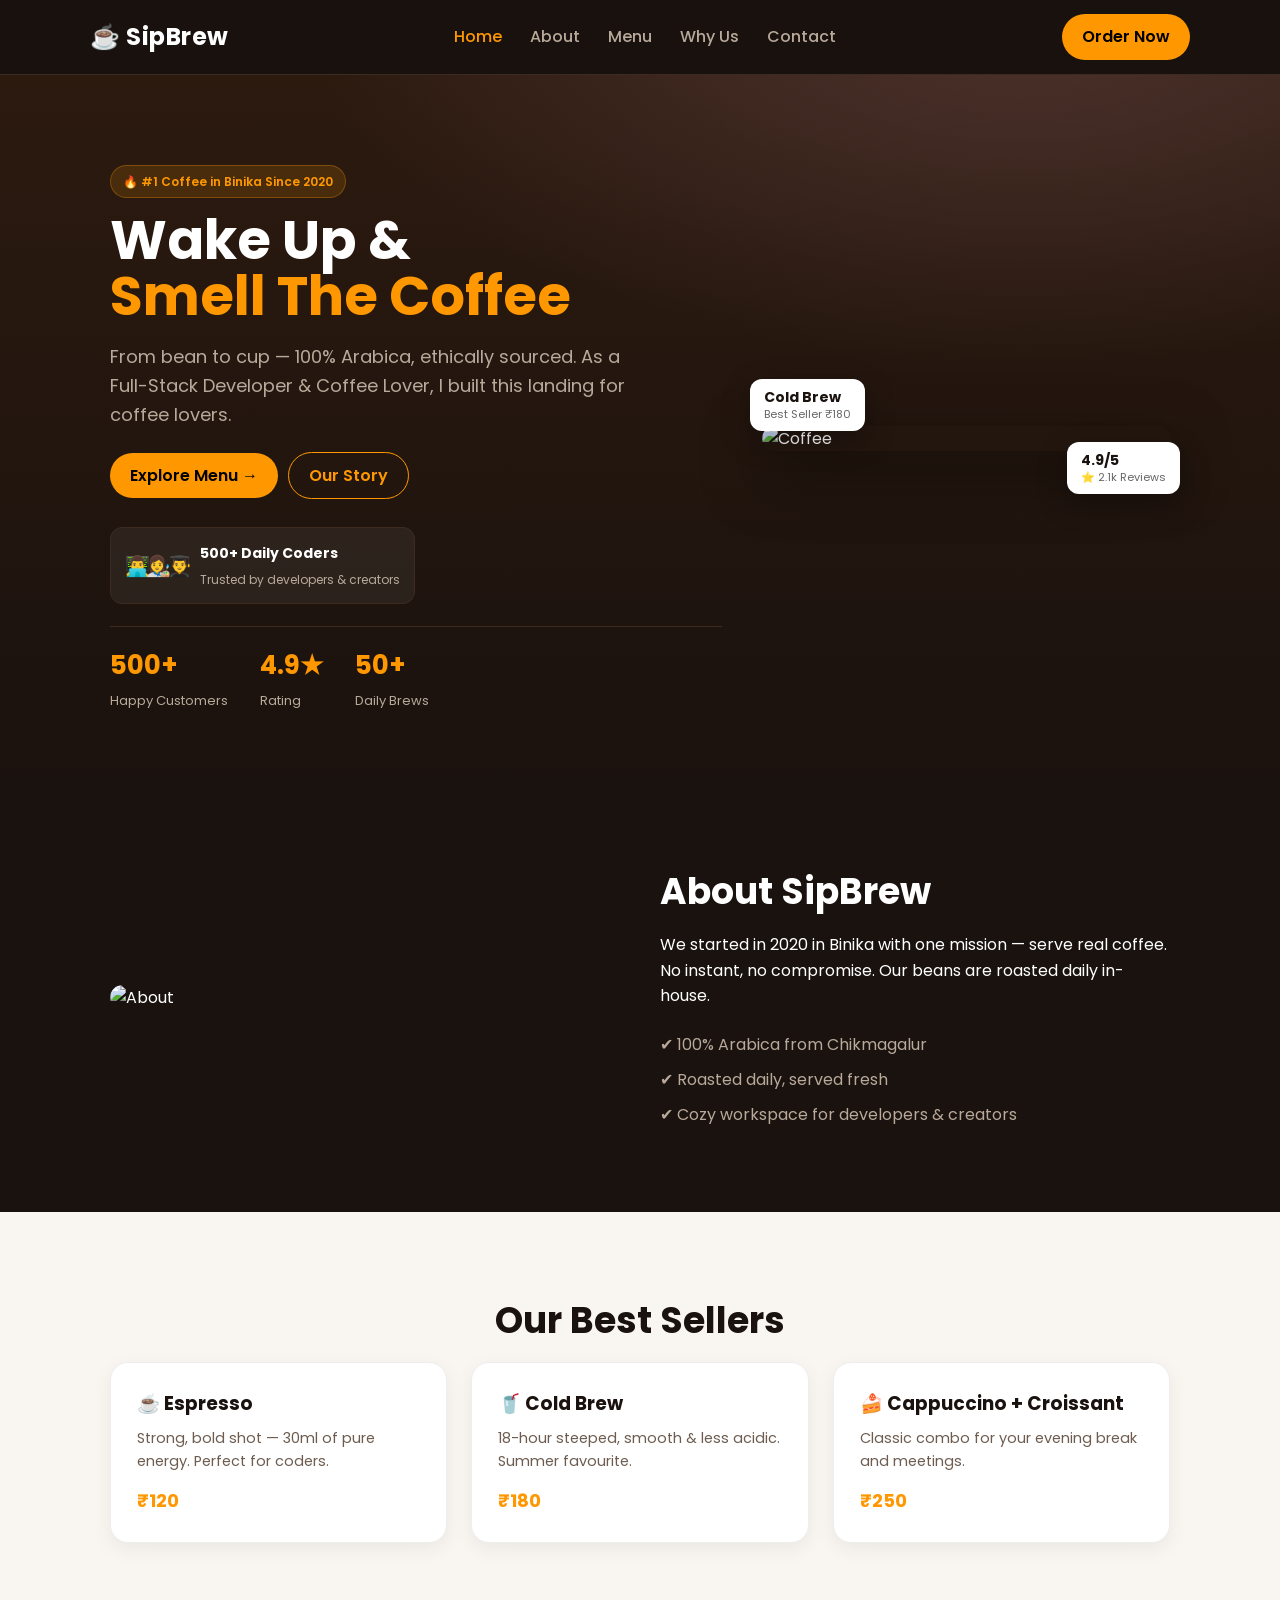
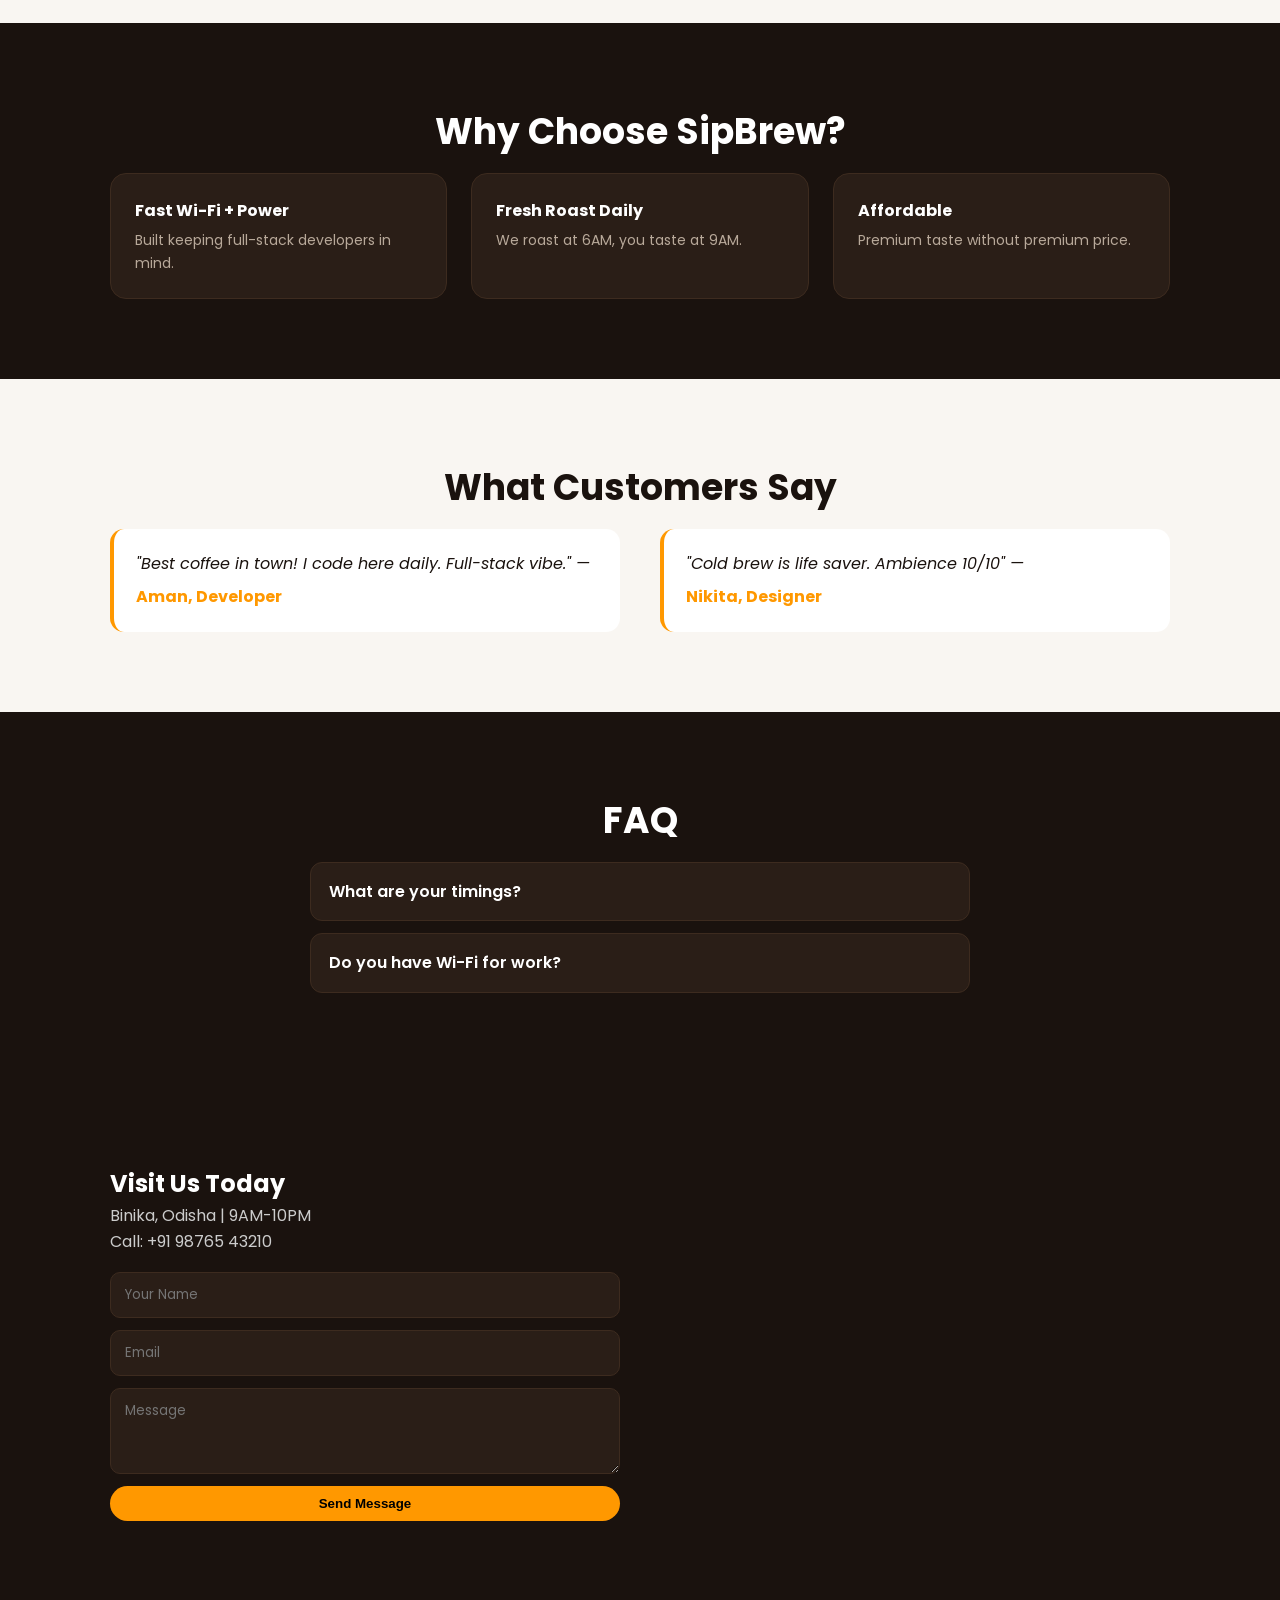
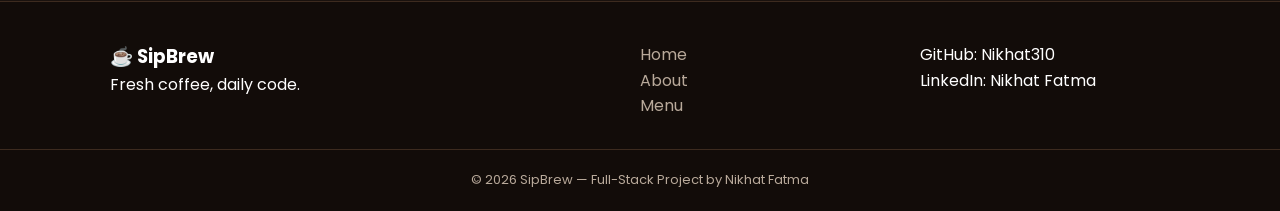
==== TASK-2/index.html @ 73bc5885 "Task1 Task2 Task3 done" ====
<!doctype html>
<html lang="en">
  <head>
    <meta charset="UTF-8" />
    <meta name="viewport" content="width=device-width, initial-scale=1.0" />
    <title>SipBrew | Sip Code Repeat</title>
    <link rel="stylesheet" href="style.css" />
    <link
      href="https://fonts.googleapis.com/css2?family=Poppins:wght@400;600;700&display=swap"
      rel="stylesheet"
    />
  </head>
  <body>
    <header id="navbar">
      <div class="container nav">
        <a href="#" class="logo">☕ SipBrew</a>
        <nav>
          <ul class="nav-links">
            <li><a href="#home">Home</a></li>
            <li><a href="#about">About</a></li>
            <li><a href="#services">Menu</a></li>
            <li><a href="#why">Why Us</a></li>
            <li><a href="#contact">Contact</a></li>
          </ul>
        </nav>
        <a href="#contact" class="btn">Order Now</a>
      </div>
    </header>

    <main>
      <!-- HERO - UPGRADED UI ONLY -->
      <section id="home" class="hero">
        <div class="container hero-grid">
          <div class="reveal">
            <span class="badge">🔥 #1 Coffee in Binika Since 2020</span>
            <h1>Wake Up &<br /><span>Smell The Coffee</span></h1>
            <p>
              From bean to cup — 100% Arabica, ethically sourced. As a
              Full-Stack Developer & Coffee Lover, I built this landing for
              coffee lovers.
            </p>
            <div class="hero-btns">
              <a href="#services" class="btn">Explore Menu →</a
              ><a href="#about" class="btn btn-outline">Our Story</a>
            </div>
            <div class="hero-trust">
              <div class="avatars">👨‍💻👩‍🎨👨‍🎓</div>
              <div>
                <b>500+ Daily Coders</b><br /><span
                  >Trusted by developers & creators</span
                >
              </div>
            </div>
            <div class="stats">
              <div>
                <h3>500+</h3>
                <span>Happy Customers</span>
              </div>
              <div>
                <h3>4.9★</h3>
                <span>Rating</span>
              </div>
              <div>
                <h3>50+</h3>
                <span>Daily Brews</span>
              </div>
            </div>
          </div>
          <div class="hero-img-wrap reveal">
            <img
              class="hero-main"
              src="https://images.unsplash.com/photo-1447933601403-0c6688de566e?w=500"
              alt="Coffee"
            />
            <div class="float-card card-1">
              <b>4.9/5</b><span>⭐ 2.1k Reviews</span>
            </div>
            <div class="float-card card-2">
              <b>Cold Brew</b><span>Best Seller ₹180</span>
            </div>
          </div>
        </div>
      </section>

      <!-- ABOUT - Mandatory - SAME -->
      <section id="about" class="section">
        <div class="container grid-2">
          <div class="reveal">
            <img
              src="https://images.unsplash.com/photo-1495474472287-4d71bcdd2085?w=500"
              alt="About"
              style="border-radius: 20px; width: 100%"
            />
          </div>
          <div class="reveal">
            <h2 class="section-title">About SipBrew</h2>
            <p>
              We started in 2020 in Binika with one mission — serve real coffee.
              No instant, no compromise. Our beans are roasted daily in-house.
            </p>
            <ul class="check-list">
              <li>✔ 100% Arabica from Chikmagalur</li>
              <li>✔ Roasted daily, served fresh</li>
              <li>✔ Cozy workspace for developers & creators</li>
            </ul>
          </div>
        </div>
      </section>

      <!-- SERVICES / MENU - SAME -->
      <section id="services" class="section bg-light">
        <div class="container">
          <h2 class="section-title center reveal">Our Best Sellers</h2>
          <div class="grid-3">
            <article class="card reveal">
              <h3>☕ Espresso</h3>
              <p>
                Strong, bold shot — 30ml of pure energy. Perfect for coders.
              </p>
              <span class="price">₹120</span>
            </article>
            <article class="card reveal">
              <h3>🥤 Cold Brew</h3>
              <p>18-hour steeped, smooth & less acidic. Summer favourite.</p>
              <span class="price">₹180</span>
            </article>
            <article class="card reveal">
              <h3>🍰 Cappuccino + Croissant</h3>
              <p>Classic combo for your evening break and meetings.</p>
              <span class="price">₹250</span>
            </article>
          </div>
        </div>
      </section>

      <!-- WHY CHOOSE US - SAME -->
      <section id="why" class="section">
        <div class="container">
          <h2 class="section-title center reveal">Why Choose SipBrew?</h2>
          <div class="grid-3">
            <div class="why-box reveal">
              <h4>Fast Wi-Fi + Power</h4>
              <p>Built keeping full-stack developers in mind.</p>
            </div>
            <div class="why-box reveal">
              <h4>Fresh Roast Daily</h4>
              <p>We roast at 6AM, you taste at 9AM.</p>
            </div>
            <div class="why-box reveal">
              <h4>Affordable</h4>
              <p>Premium taste without premium price.</p>
            </div>
          </div>
        </div>
      </section>

      <!-- TESTIMONIALS - SAME -->
      <section class="section bg-light">
        <div class="container">
          <h2 class="section-title center reveal">What Customers Say</h2>
          <div class="grid-2">
            <div class="testimonial reveal">
              "Best coffee in town! I code here daily. Full-stack vibe." —
              <b>Aman, Developer</b>
            </div>
            <div class="testimonial reveal">
              "Cold brew is life saver. Ambience 10/10" —
              <b>Nikita, Designer</b>
            </div>
          </div>
        </div>
      </section>

      <!-- FAQ - SAME -->
      <section class="section">
        <div class="container" style="max-width: 700px">
          <h2 class="section-title center reveal">FAQ</h2>
          <details class="faq reveal">
            <summary>What are your timings?</summary>
            <p>7AM to 10PM, all days.</p>
          </details>
          <details class="faq reveal">
            <summary>Do you have Wi-Fi for work?</summary>
            <p>Yes, 100Mbps free for customers.</p>
          </details>
        </div>
      </section>

      <!-- CONTACT CTA - SAME -->
      <section id="contact" class="section bg-dark">
        <div class="container grid-2">
          <div class="reveal">
            <h2 style="color: #fff">Visit Us Today</h2>
            <p style="color: #ccc">
              Binika, Odisha | 9AM-10PM<br />Call: +91 98765 43210
            </p>
            <form onsubmit="handleSubmit(event)" class="contact-form">
              <input type="text" placeholder="Your Name" required /><input
                type="email"
                placeholder="Email"
                required
              /><textarea placeholder="Message" rows="3" required></textarea
              ><button class="btn" type="submit">Send Message</button>
            </form>
          </div>
          <div class="reveal">
            <iframe
              src="https://maps.google.com/maps?q=Binika%20Odisha&t=&z=13&ie=UTF8&iwloc=&output=embed"
              style="width: 100%; height: 300px; border: 0; border-radius: 16px"
            ></iframe>
          </div>
        </div>
      </section>
    </main>

    <footer>
      <div class="container footer-grid">
        <div>
          <h3>☕ SipBrew</h3>
          <p>Fresh coffee, daily code.</p>
        </div>
        <div>
          <a href="#home">Home</a><br /><a href="#about">About</a><br /><a
            href="#services"
            >Menu</a
          >
        </div>
        <div>GitHub: Nikhat310<br />LinkedIn: Nikhat Fatma</div>
      </div>
      <p class="copy">© 2026 SipBrew — Full-Stack Project by Nikhat Fatma</p>
    </footer>
    <script src="script.js"></script>
  </body>
</html>
---- TASK-2/style.css ----
/* ===== RESET & VARIABLES ===== */
* {
  margin: 0;
  padding: 0;
  box-sizing: border-box;
}
:root {
  --bg: #1a120e;
  --card: #2a1e17;
  --text: #fff;
  --muted: #b8a99a;
  --accent: #ff9800;
  --accent2: #ffb74d;
  --border: #3d2b1f;
}
body {
  font-family: "Poppins", sans-serif;
  background: var(--bg);
  color: var(--text);
  line-height: 1.6;
  overflow-x: hidden;
}
.container {
  max-width: 1100px;
  margin: 0 auto;
  padding: 0 20px;
}
a {
  color: inherit;
  text-decoration: none;
}
ul {
  list-style: none;
}
img {
  display: block;
  max-width: 100%;
}

/* ===== NAVBAR ===== */
#navbar {
  position: sticky;
  top: 0;
  z-index: 1000;
  background: rgba(26, 18, 14, 0.92);
  backdrop-filter: blur(12px);
  border-bottom: 1px solid var(--border);
  transition: 0.3s ease;
}
#navbar.scrolled {
  box-shadow: 0 8px 30px rgba(0, 0, 0, 0.45);
  background: rgba(26, 18, 14, 0.98);
}
.nav {
  display: flex;
  align-items: center;
  justify-content: space-between;
  padding: 14px 0;
}
.logo {
  font-weight: 700;
  font-size: 24px;
  letter-spacing: 0.5px;
}
.nav-links {
  display: flex;
  gap: 28px;
}
.nav-links a {
  color: var(--muted);
  font-weight: 500;
  transition: 0.2s;
}
.nav-links a:hover,
.nav-links a.active {
  color: var(--accent);
}
.btn {
  background: var(--accent);
  color: #000;
  padding: 10px 20px;
  border-radius: 30px;
  font-weight: 600;
  display: inline-block;
  transition: 0.3s;
  border: none;
  cursor: pointer;
}
.btn:hover {
  transform: translateY(-2px);
  background: var(--accent2);
  box-shadow: 0 6px 20px rgba(255, 152, 0, 0.4);
}
.btn-outline {
  background: transparent;
  border: 1px solid var(--accent);
  color: var(--accent);
  margin-left: 10px;
}
.btn-outline:hover {
  background: var(--accent);
  color: #000;
}

/* ===== HERO - UPGRADED ===== */
.hero {
  padding: 90px 0 70px;
  background:
    radial-gradient(1200px 600px at 80% -10%, #4e342e 0%, transparent 60%),
    linear-gradient(180deg, #2c1a0f 0%, var(--bg) 100%);
}
.hero-grid {
  display: grid;
  grid-template-columns: 1.2fr 0.8fr;
  gap: 40px;
  align-items: center;
}
.hero h1 {
  font-size: 54px;
  line-height: 1.05;
  font-weight: 700;
}
.hero h1 span {
  color: var(--accent);
}
.hero p {
  color: var(--muted);
  margin: 18px 0 22px;
  font-size: 18px;
  max-width: 520px;
}
.hero-btns {
  margin: 10px 0 28px;
}
.badge {
  display: inline-block;
  background: rgba(255, 152, 0, 0.15);
  border: 1px solid rgba(255, 152, 0, 0.3);
  color: var(--accent);
  padding: 6px 12px;
  border-radius: 30px;
  font-size: 12px;
  font-weight: 600;
  margin-bottom: 14px;
}
.hero-trust {
  display: flex;
  align-items: center;
  gap: 12px;
  margin-top: 22px;
  background: rgba(255, 255, 255, 0.06);
  border: 1px solid var(--border);
  padding: 12px 14px;
  border-radius: 12px;
  width: fit-content;
}
.hero-trust b {
  font-size: 14px;
}
.hero-trust span {
  font-size: 12px;
  color: var(--muted);
}
.avatars {
  font-size: 20px;
  letter-spacing: -4px;
}
.hero-img-wrap {
  position: relative;
}
.hero-main {
  width: 100%;
  border-radius: 24px;
  box-shadow: 0 20px 60px rgba(0, 0, 0, 0.5);
}
.float-card {
  position: absolute;
  background: #fff;
  color: #1a120e;
  padding: 10px 14px;
  border-radius: 12px;
  box-shadow: 0 10px 30px rgba(0, 0, 0, 0.3);
  font-size: 13px;
  line-height: 1.2;
}
.float-card b {
  display: block;
  font-size: 14px;
}
.float-card span {
  font-size: 11px;
  color: #666;
}
.card-1 {
  top: 16px;
  right: -10px;
  animation: float 3s ease-in-out infinite;
}
.card-2 {
  bottom: 20px;
  left: -12px;
  animation: float 3s ease-in-out infinite 1.5s;
}
@keyframes float {
  0%,
  100% {
    transform: translateY(0);
  }
  50% {
    transform: translateY(-8px);
  }
}
.stats {
  display: flex;
  gap: 32px;
  margin-top: 22px;
  border-top: 1px solid var(--border);
  padding-top: 18px;
}
.stats h3 {
  font-size: 26px;
  color: var(--accent);
}
.stats span {
  color: var(--muted);
  font-size: 13px;
}

/* ===== SECTIONS COMMON ===== */
.section {
  padding: 80px 0;
}
.section-title {
  font-size: 36px;
  margin-bottom: 12px;
}
.section-title.center {
  text-align: center;
}
.bg-light {
  background: #f9f6f2;
  color: #1a120e;
}
.bg-light .section-title {
  color: #1a120e;
}
.bg-dark {
  background: var(--bg);
}
.grid-2 {
  display: grid;
  grid-template-columns: 1fr 1fr;
  gap: 40px;
  align-items: center;
}
.grid-3 {
  display: grid;
  grid-template-columns: repeat(3, 1fr);
  gap: 24px;
}

/* ===== ABOUT ===== */
.check-list {
  margin-top: 18px;
  line-height: 2.2;
}
.check-list li {
  color: var(--muted);
}

/* ===== SERVICES CARDS ===== */
.card {
  background: var(--card);
  padding: 26px;
  border-radius: 18px;
  border: 1px solid var(--border);
  transition: 0.3s;
}
.bg-light .card {
  background: #fff;
  color: #1a120e;
  border-color: #eee;
  box-shadow: 0 6px 20px rgba(0, 0, 0, 0.06);
}
.card:hover {
  transform: translateY(-6px);
  border-color: var(--accent);
  box-shadow: 0 12px 30px rgba(0, 0, 0, 0.3);
}
.card h3 {
  margin-bottom: 8px;
}
.card p {
  color: var(--muted);
  font-size: 14.5px;
}
.bg-light .card p {
  color: #6d5c4f;
}
.price {
  font-weight: 700;
  color: var(--accent);
  margin-top: 14px;
  display: block;
  font-size: 18px;
}

/* ===== WHY US ===== */
.why-box {
  background: var(--card);
  padding: 24px;
  border-radius: 16px;
  border: 1px solid var(--border);
  transition: 0.3s;
}
.why-box:hover {
  border-color: var(--accent);
}
.why-box h4 {
  margin-bottom: 6px;
}
.why-box p {
  color: var(--muted);
  font-size: 14px;
}

/* ===== TESTIMONIALS ===== */
.testimonial {
  background: var(--card);
  padding: 22px;
  border-radius: 14px;
  border-left: 4px solid var(--accent);
  font-style: italic;
}
.bg-light .testimonial {
  background: #fff;
}
.testimonial b {
  font-style: normal;
  display: block;
  margin-top: 8px;
  color: var(--accent);
}

/* ===== FAQ ===== */
.faq {
  background: var(--card);
  padding: 16px 18px;
  border-radius: 12px;
  margin-bottom: 12px;
  border: 1px solid var(--border);
}
.faq summary {
  cursor: pointer;
  font-weight: 600;
  list-style: none;
}
.faq summary::-webkit-details-marker {
  display: none;
}
.faq p {
  margin-top: 10px;
  color: var(--muted);
}

/* ===== CONTACT ===== */
.contact-form {
  display: flex;
  flex-direction: column;
  gap: 12px;
  margin-top: 18px;
}
.contact-form input,
.contact-form textarea {
  padding: 12px 14px;
  border-radius: 10px;
  border: 1px solid var(--border);
  background: #2a1e17;
  color: #fff;
  outline: none;
  font-family: inherit;
}
.contact-form input:focus,
.contact-form textarea:focus {
  border-color: var(--accent);
}

/* ===== FOOTER ===== */
footer {
  padding: 40px 0 20px;
  border-top: 1px solid var(--border);
  background: #120c09;
}
.footer-grid {
  display: grid;
  grid-template-columns: 2fr 1fr 1fr;
  gap: 30px;
}
footer a {
  color: var(--muted);
}
.footer-grid a:hover {
  color: var(--accent);
}
.copy {
  text-align: center;
  color: var(--muted);
  margin-top: 30px;
  padding-top: 20px;
  border-top: 1px solid var(--border);
  font-size: 13px;
}

/* ===== REVEAL ANIMATION ===== */
.reveal {
  opacity: 0;
  transform: translateY(28px);
  transition: all 0.7s ease;
}
.reveal.active {
  opacity: 1;
  transform: translateY(0);
}

/* ===== RESPONSIVE ===== */
@media (max-width: 900px) {
  .hero-grid,
  .grid-2,
  .grid-3,
  .footer-grid {
    grid-template-columns: 1fr;
  }
  .hero h1 {
    font-size: 42px;
  }
  .nav-links {
    display: none;
  }
  .float-card {
    display: none;
  }
  .hero-trust {
    width: 100%;
  }
}
@media (max-width: 768px) {
  .section {
    padding: 60px 0;
  }
  .section-title {
    font-size: 28px;
  }
  .hero {
    padding: 60px 0 40px;
  }
  .hero h1 {
    font-size: 34px;
  }
  .stats {
    gap: 18px;
  }
}
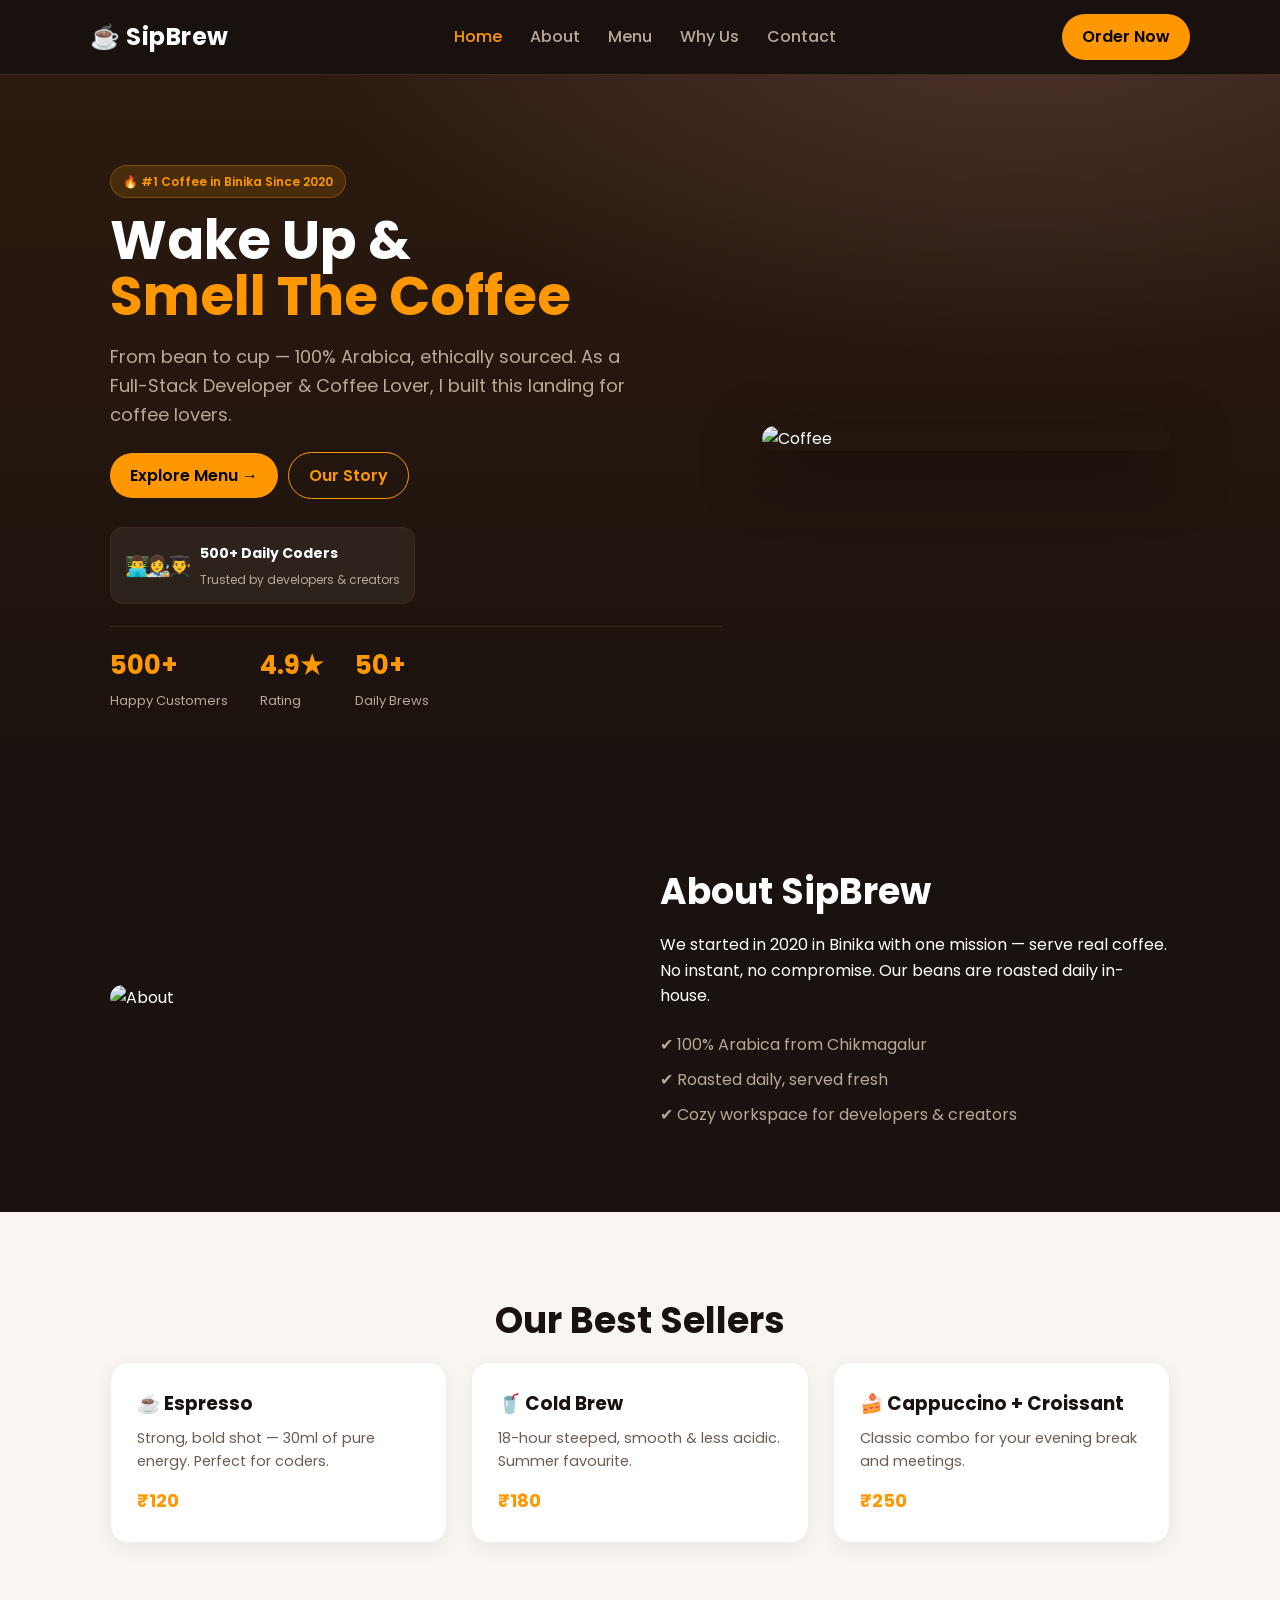
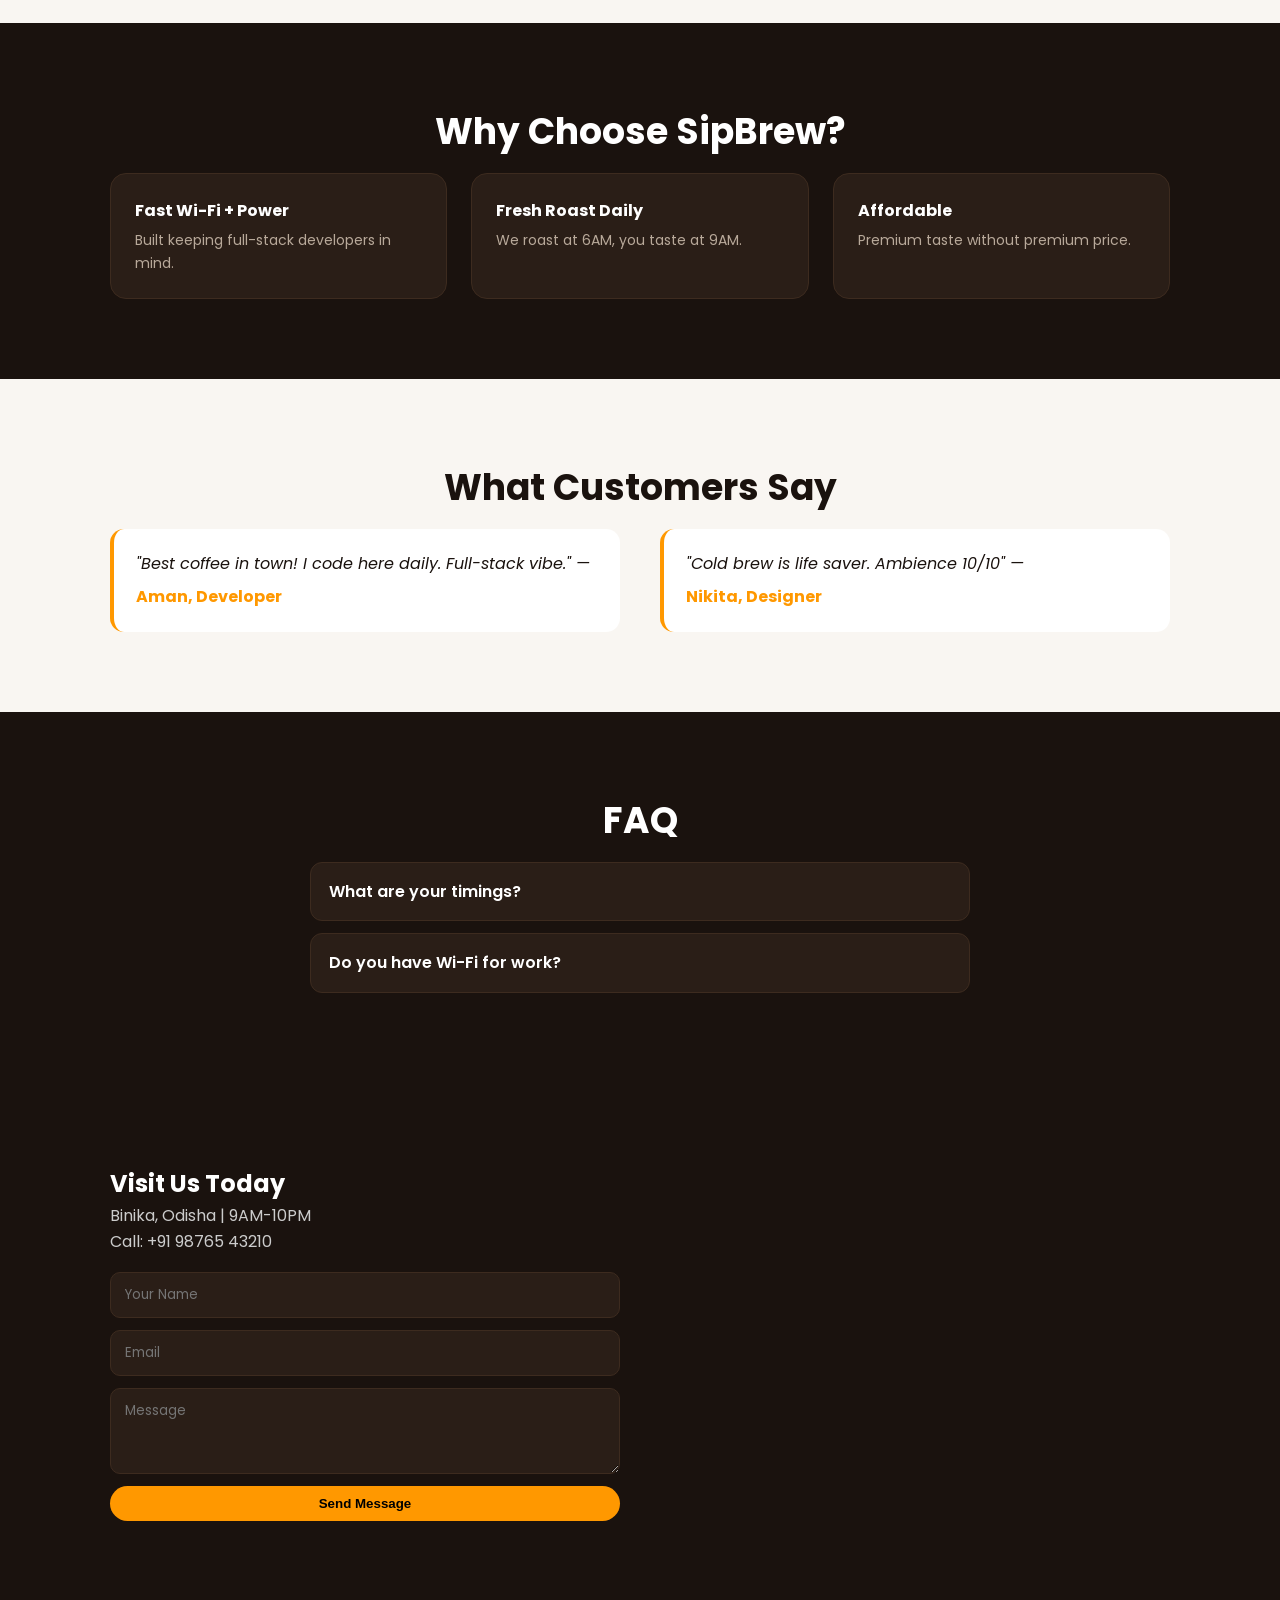
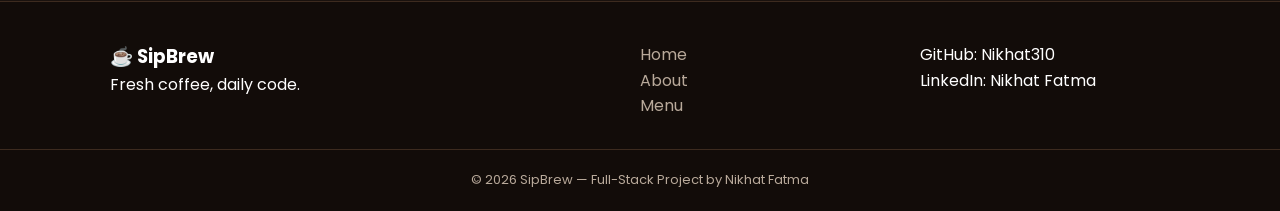
==== commit 69dd37f9: "updated files" ====
--- a/TASK-2/index.html
+++ b/TASK-2/index.html
@@ -72,12 +72,12 @@
               src="https://images.unsplash.com/photo-1447933601403-0c6688de566e?w=500"
               alt="Coffee"
             />
-            <div class="float-card card-1">
+            <!-- <div class="float-card card-1">
               <b>4.9/5</b><span>⭐ 2.1k Reviews</span>
-            </div>
-            <div class="float-card card-2">
+            </div> -->
+            <!-- <div class="float-card card-2">
               <b>Cold Brew</b><span>Best Seller ₹180</span>
-            </div>
+            </div> -->
           </div>
         </div>
       </section>
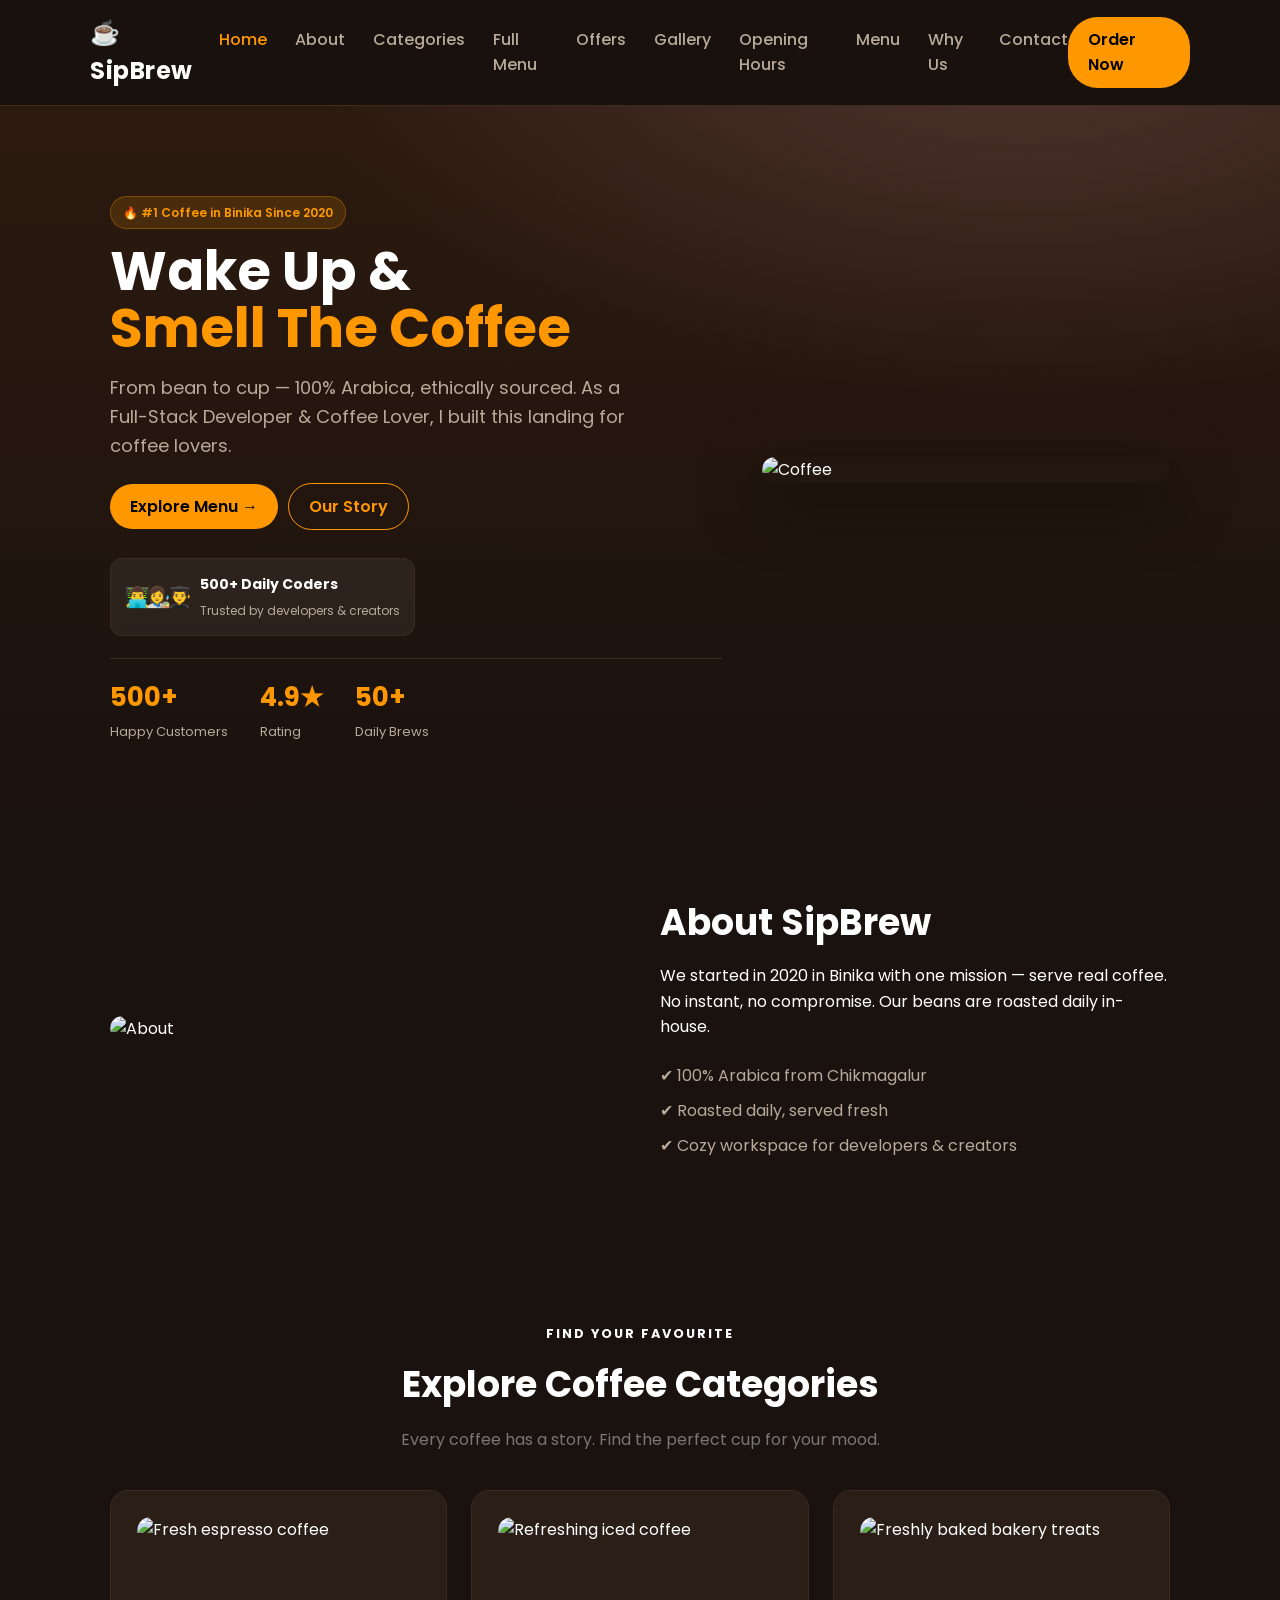
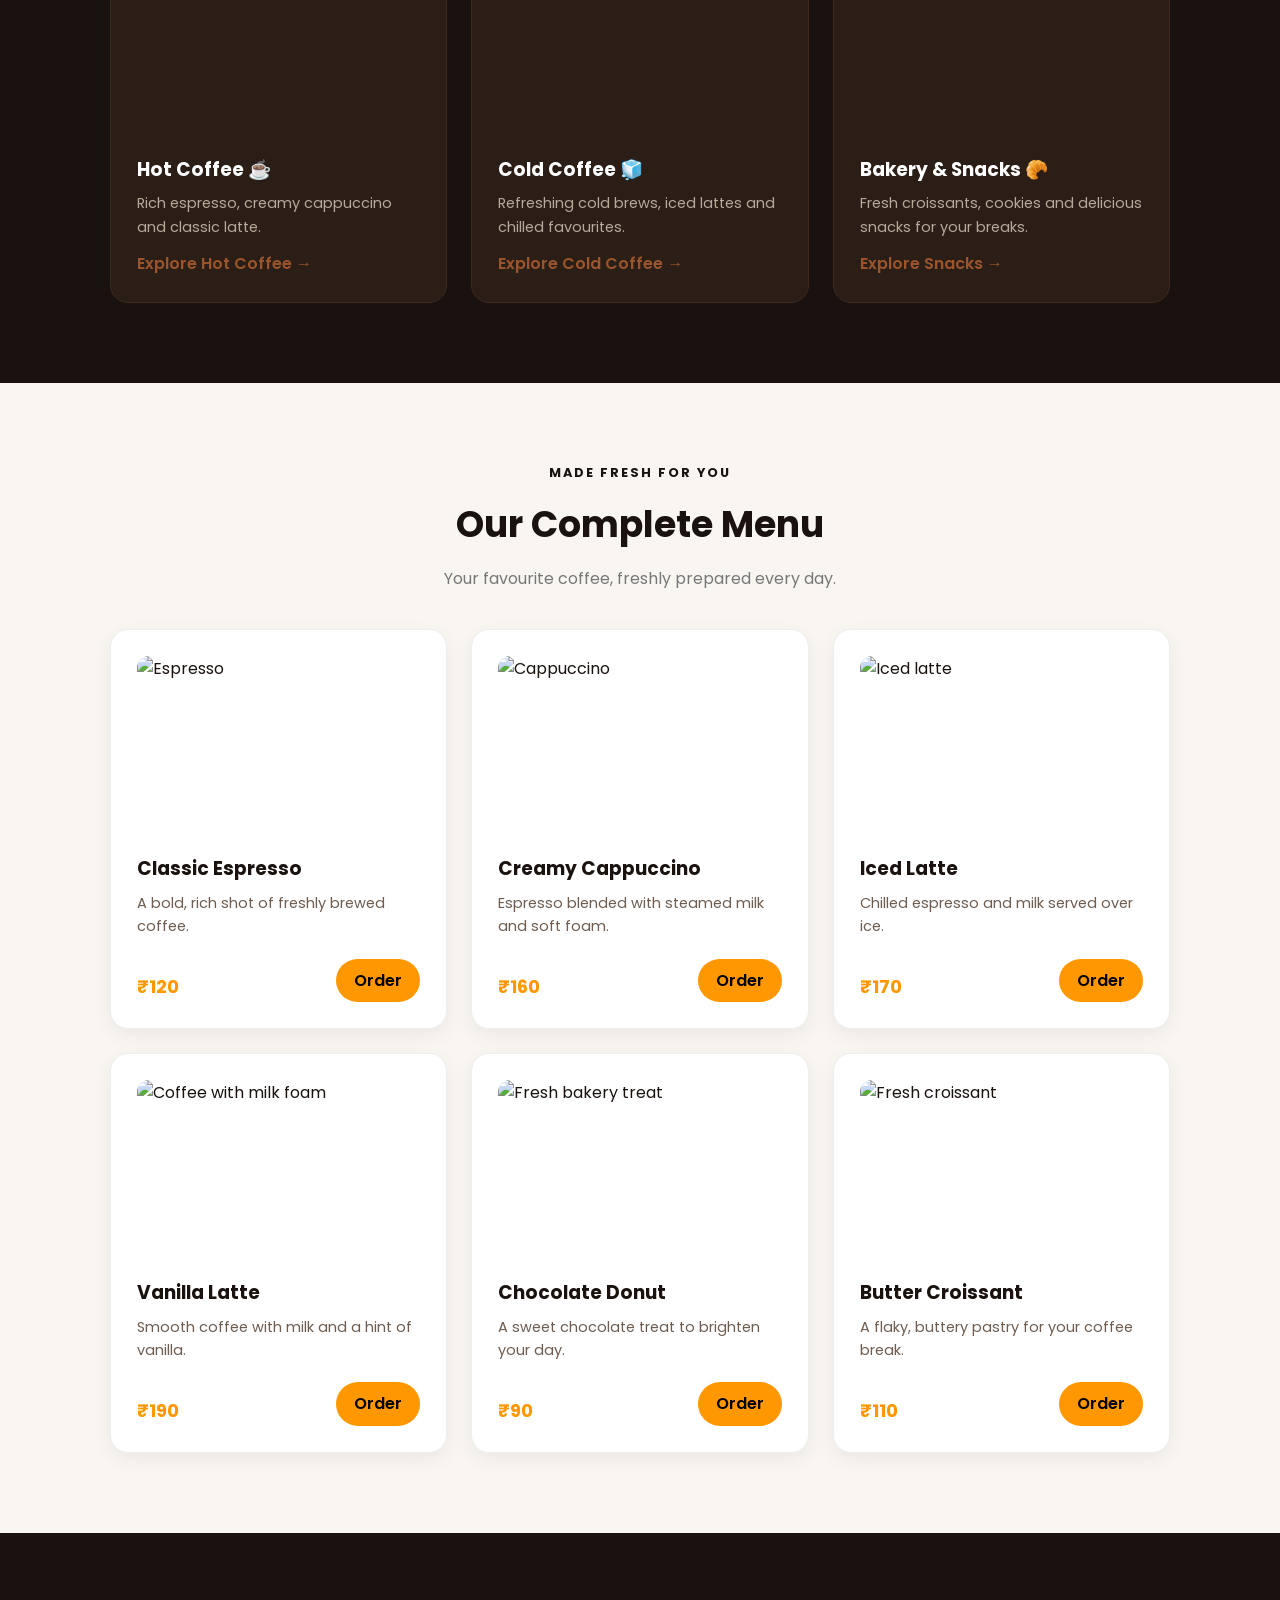
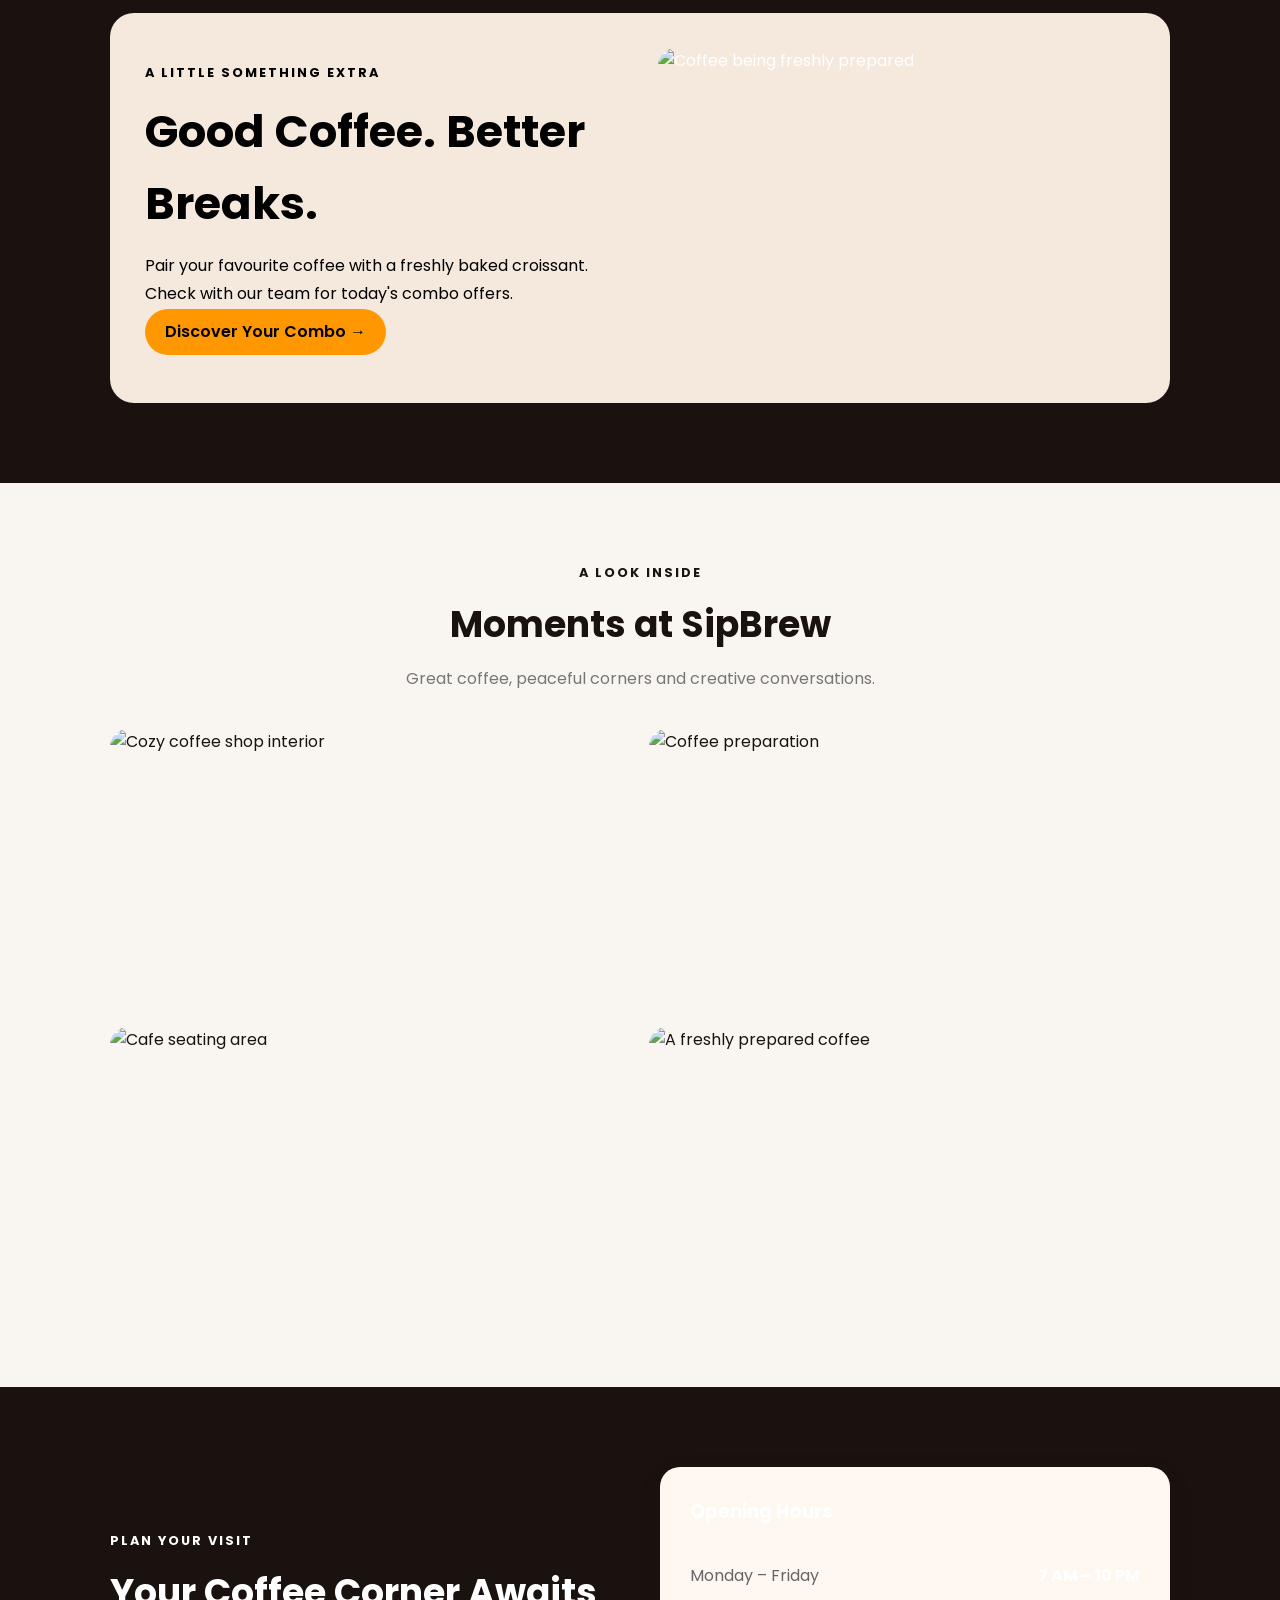
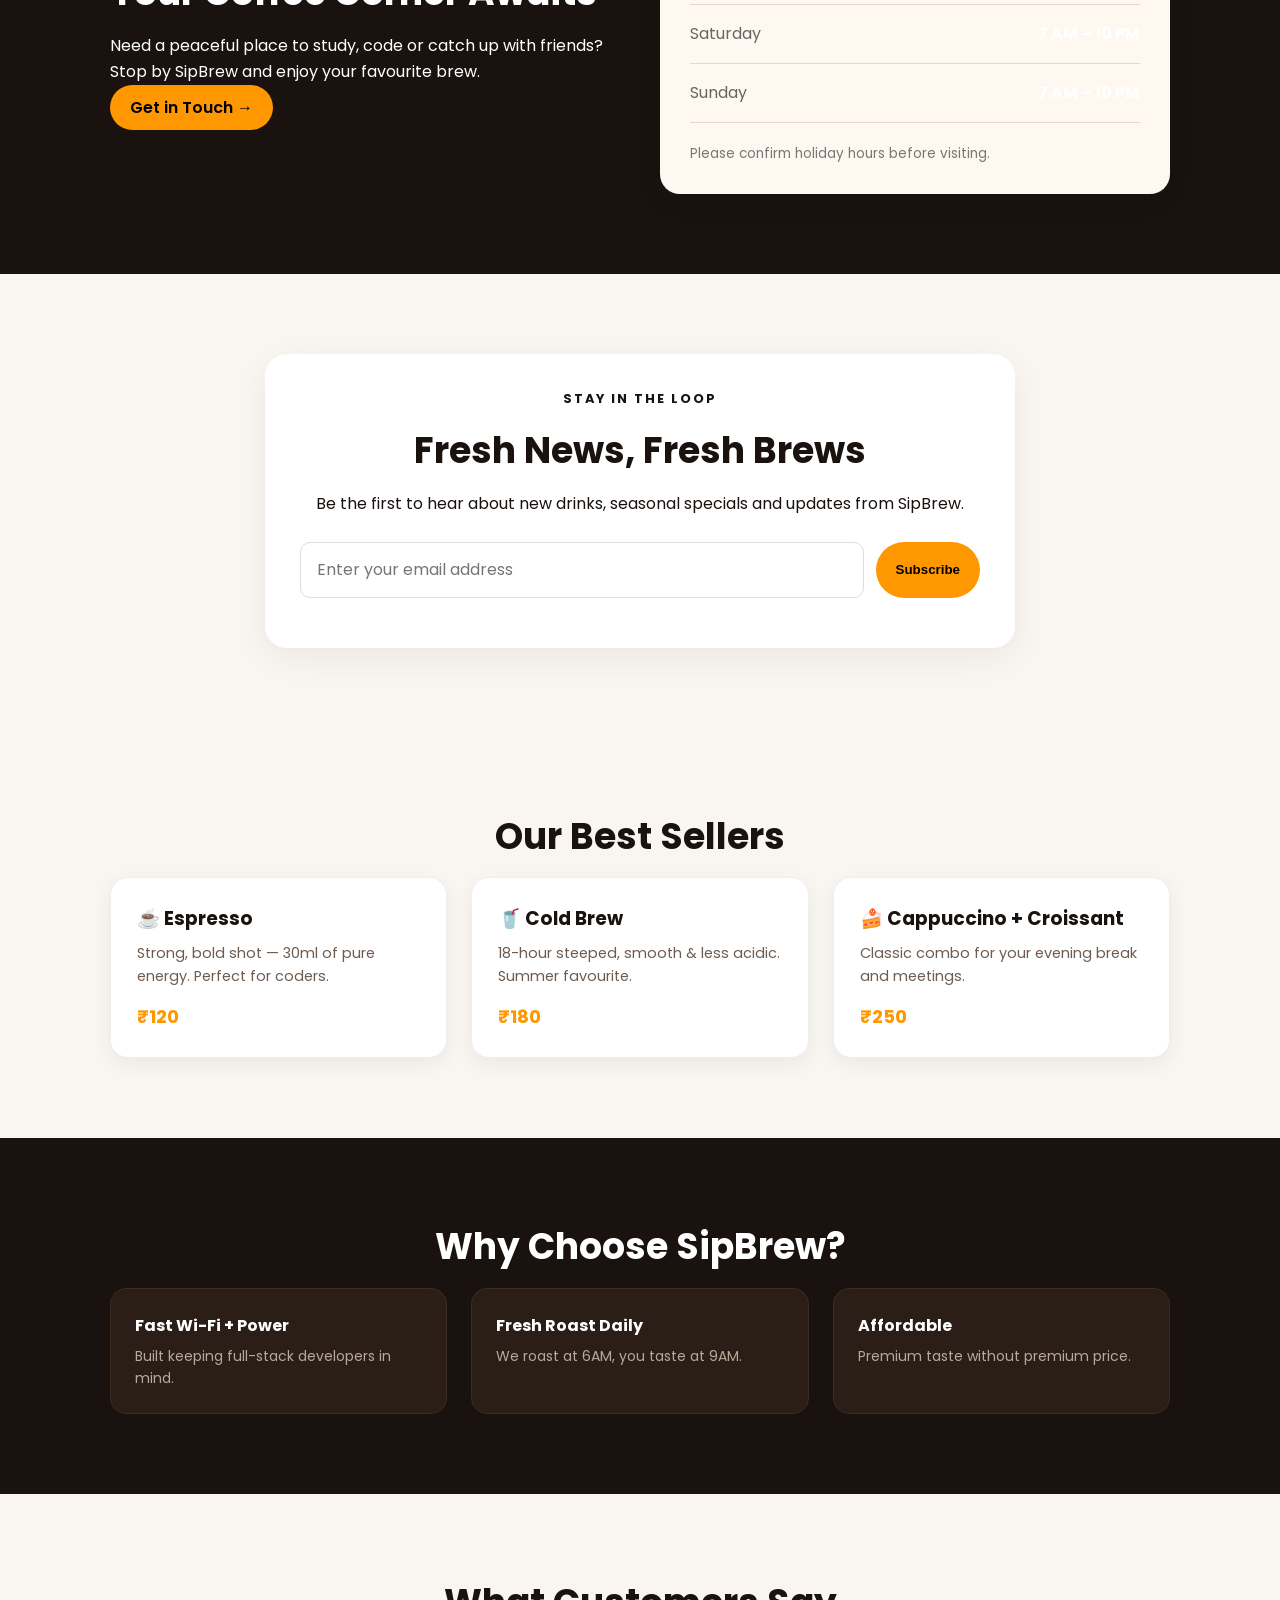
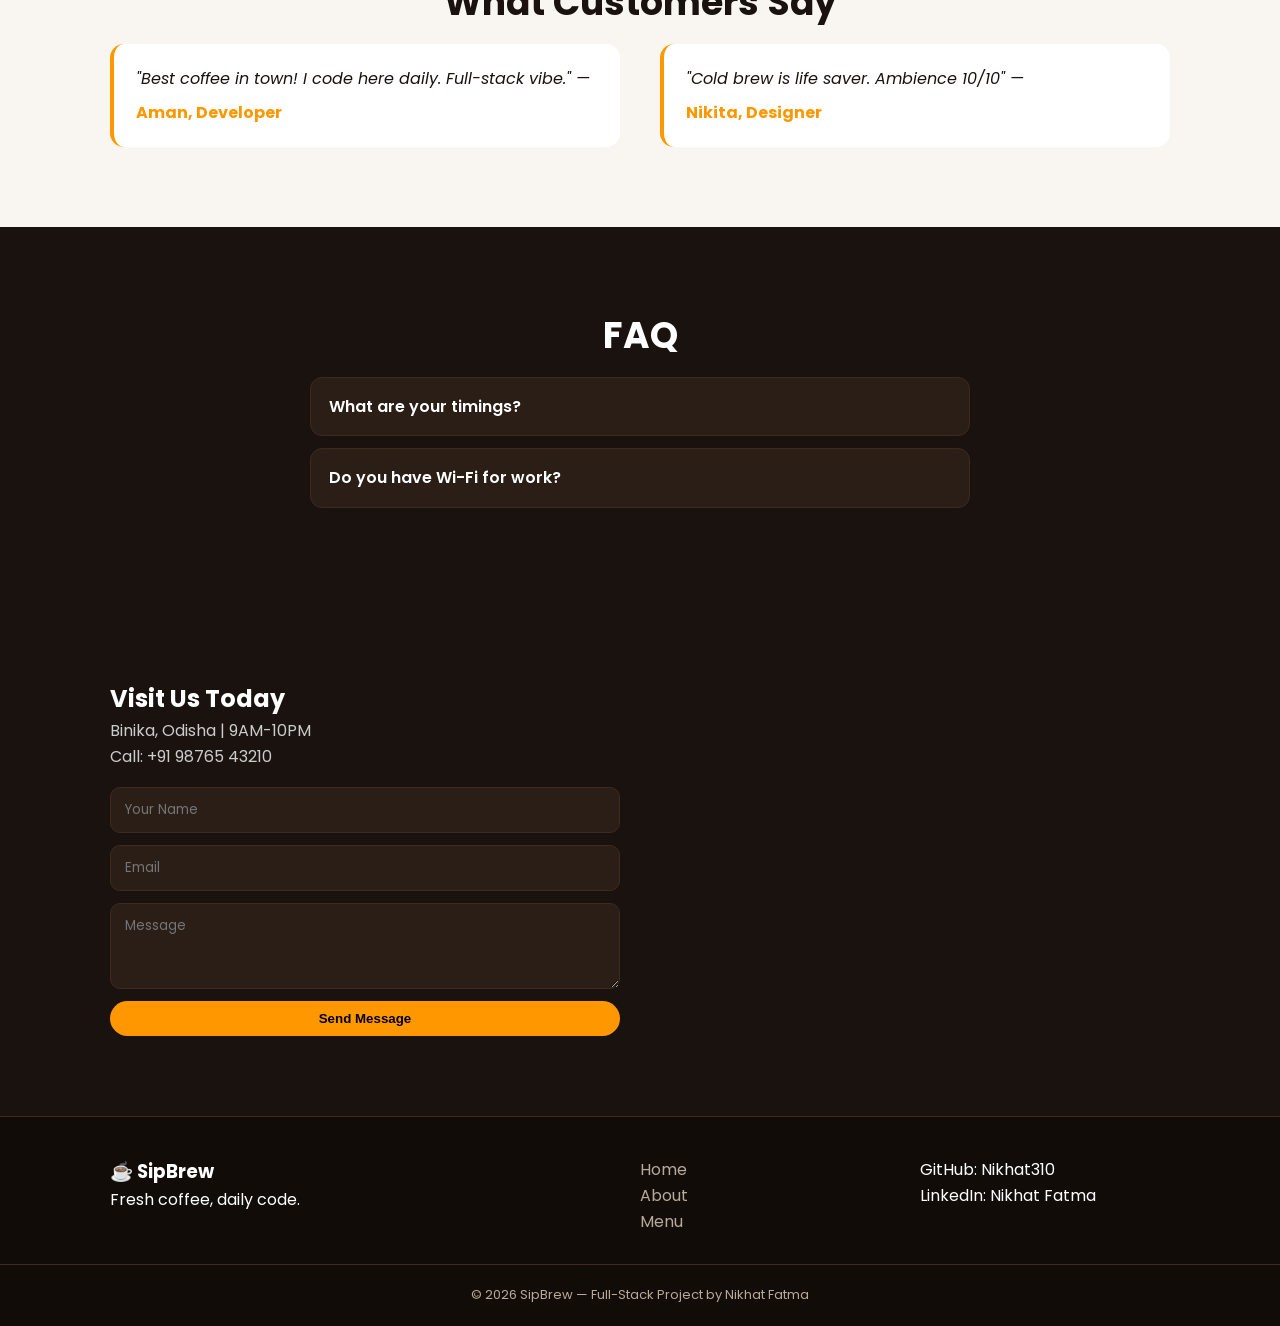
==== commit 5f738937: "updated files" ====
--- a/TASK-2/index.html
+++ b/TASK-2/index.html
@@ -18,6 +18,11 @@
           <ul class="nav-links">
             <li><a href="#home">Home</a></li>
             <li><a href="#about">About</a></li>
+            <li><a href="#categories">Categories</a></li>
+            <li><a href="#full-menu">Full Menu</a></li>
+            <li><a href="#offers">Offers</a></li>
+            <li><a href="#gallery">Gallery</a></li>
+            <li><a href="#hours">Opening Hours</a></li>
             <li><a href="#services">Menu</a></li>
             <li><a href="#why">Why Us</a></li>
             <li><a href="#contact">Contact</a></li>
@@ -28,7 +33,7 @@
     </header>
 
     <main>
-      <!-- HERO - UPGRADED UI ONLY -->
+      <!-- HERO  -->
       <section id="home" class="hero">
         <div class="container hero-grid">
           <div class="reveal">
@@ -82,7 +87,7 @@
         </div>
       </section>
 
-      <!-- ABOUT - Mandatory - SAME -->
+      <!-- ABOUT-->
       <section id="about" class="section">
         <div class="container grid-2">
           <div class="reveal">
@@ -107,7 +112,332 @@
         </div>
       </section>
 
-      <!-- SERVICES / MENU - SAME -->
+      <!-- COFFEE CATEGORIES -->
+      <section id="categories" class="section">
+        <div class="container">
+          <p class="section-label center">FIND YOUR FAVOURITE</p>
+          <h2 class="section-title center reveal">Explore Coffee Categories</h2>
+          <p class="section-description center">
+            Every coffee has a story. Find the perfect cup for your mood.
+          </p>
+
+          <div class="grid-3">
+            <article class="card reveal">
+              <img
+                src="https://images.unsplash.com/photo-1510707577719-ae7c14805e3a?w=600"
+                alt="Fresh espresso coffee"
+                loading="lazy"
+                style="
+                  width: 100%;
+                  height: 220px;
+                  object-fit: cover;
+                  border-radius: 14px;
+                "
+              />
+              <h3>Hot Coffee ☕</h3>
+              <p>Rich espresso, creamy cappuccino and classic latte.</p>
+              <a href="#full-menu" class="text-link">Explore Hot Coffee →</a>
+            </article>
+
+            <article class="card reveal">
+              <img
+                src="https://images.unsplash.com/photo-1461023058943-07fcbe16d735?w=600"
+                alt="Refreshing iced coffee"
+                loading="lazy"
+                style="
+                  width: 100%;
+                  height: 220px;
+                  object-fit: cover;
+                  border-radius: 14px;
+                "
+              />
+              <h3>Cold Coffee 🧊</h3>
+              <p>Refreshing cold brews, iced lattes and chilled favourites.</p>
+              <a href="#full-menu" class="text-link">Explore Cold Coffee →</a>
+            </article>
+
+            <article class="card reveal">
+              <img
+                src="https://images.unsplash.com/photo-1509440159596-0249088772ff?w=600"
+                alt="Freshly baked bakery treats"
+                loading="lazy"
+                style="
+                  width: 100%;
+                  height: 220px;
+                  object-fit: cover;
+                  border-radius: 14px;
+                "
+              />
+              <h3>Bakery & Snacks 🥐</h3>
+              <p>
+                Fresh croissants, cookies and delicious snacks for your breaks.
+              </p>
+              <a href="#full-menu" class="text-link">Explore Snacks →</a>
+            </article>
+          </div>
+        </div>
+      </section>
+
+      <!-- COMPLETE MENU -->
+      <section id="full-menu" class="section bg-light">
+        <div class="container">
+          <p class="section-label center">MADE FRESH FOR YOU</p>
+          <h2 class="section-title center reveal">Our Complete Menu</h2>
+          <p class="section-description center">
+            Your favourite coffee, freshly prepared every day.
+          </p>
+
+          <div class="grid-3">
+            <article class="card reveal">
+              <img
+                src="https://images.unsplash.com/photo-1510707577719-ae7c14805e3a?w=500"
+                alt="Espresso"
+                loading="lazy"
+                style="
+                  width: 100%;
+                  height: 180px;
+                  object-fit: cover;
+                  border-radius: 12px;
+                "
+              />
+              <h3>Classic Espresso</h3>
+              <p>A bold, rich shot of freshly brewed coffee.</p>
+              <div class="menu-price">
+                <span class="price">₹120</span>
+                <a href="#contact" class="btn">Order</a>
+              </div>
+            </article>
+
+            <article class="card reveal">
+              <img
+                src="https://images.unsplash.com/photo-1570968915860-54d5c301fa9f?w=500"
+                alt="Cappuccino"
+                loading="lazy"
+                style="
+                  width: 100%;
+                  height: 180px;
+                  object-fit: cover;
+                  border-radius: 12px;
+                "
+              />
+              <h3>Creamy Cappuccino</h3>
+              <p>Espresso blended with steamed milk and soft foam.</p>
+              <div class="menu-price">
+                <span class="price">₹160</span>
+                <a href="#contact" class="btn">Order</a>
+              </div>
+            </article>
+
+            <article class="card reveal">
+              <img
+                src="https://images.unsplash.com/photo-1461023058943-07fcbe16d735?w=500"
+                alt="Iced latte"
+                loading="lazy"
+                style="
+                  width: 100%;
+                  height: 180px;
+                  object-fit: cover;
+                  border-radius: 12px;
+                "
+              />
+              <h3>Iced Latte</h3>
+              <p>Chilled espresso and milk served over ice.</p>
+              <div class="menu-price">
+                <span class="price">₹170</span>
+                <a href="#contact" class="btn">Order</a>
+              </div>
+            </article>
+
+            <article class="card reveal">
+              <img
+                src="https://images.unsplash.com/photo-1517701604599-bb29b565090c?w=500"
+                alt="Coffee with milk foam"
+                loading="lazy"
+                style="
+                  width: 100%;
+                  height: 180px;
+                  object-fit: cover;
+                  border-radius: 12px;
+                "
+              />
+              <h3>Vanilla Latte</h3>
+              <p>Smooth coffee with milk and a hint of vanilla.</p>
+              <div class="menu-price">
+                <span class="price">₹190</span>
+                <a href="#contact" class="btn">Order</a>
+              </div>
+            </article>
+
+            <article class="card reveal">
+              <img
+                src="https://images.unsplash.com/photo-1551024506-0bccd828d307?w=500"
+                alt="Fresh bakery treat"
+                loading="lazy"
+                style="
+                  width: 100%;
+                  height: 180px;
+                  object-fit: cover;
+                  border-radius: 12px;
+                "
+              />
+              <h3>Chocolate Donut</h3>
+              <p>A sweet chocolate treat to brighten your day.</p>
+              <div class="menu-price">
+                <span class="price">₹90</span>
+                <a href="#contact" class="btn">Order</a>
+              </div>
+            </article>
+
+            <article class="card reveal">
+              <img
+                src="https://images.unsplash.com/photo-1509440159596-0249088772ff?w=500"
+                alt="Fresh croissant"
+                loading="lazy"
+                style="
+                  width: 100%;
+                  height: 180px;
+                  object-fit: cover;
+                  border-radius: 12px;
+                "
+              />
+              <h3>Butter Croissant</h3>
+              <p>A flaky, buttery pastry for your coffee break.</p>
+              <div class="menu-price">
+                <span class="price">₹110</span>
+                <a href="#contact" class="btn">Order</a>
+              </div>
+            </article>
+          </div>
+        </div>
+      </section>
+
+      <!-- SPECIAL OFFER -->
+      <section id="offers" class="section">
+        <div class="container">
+          <div class="offer-banner reveal">
+            <div style="color: black">
+              <p class="section-label">A LITTLE SOMETHING EXTRA</p>
+              <h2>Good Coffee. Better Breaks.</h2>
+              <p>
+                Pair your favourite coffee with a freshly baked croissant. Check
+                with our team for today's combo offers.
+              </p>
+              <a href="#full-menu" class="btn">Discover Your Combo →</a>
+            </div>
+
+            <img
+              src="https://images.unsplash.com/photo-1442512595331-e89e73853f31?w=700"
+              alt="Coffee being freshly prepared"
+              loading="lazy"
+            />
+          </div>
+        </div>
+      </section>
+
+      <!-- COFFEE SHOP GALLERY -->
+      <section id="gallery" class="section bg-light">
+        <div class="container">
+          <p class="section-label center">A LOOK INSIDE</p>
+          <h2 class="section-title center reveal">Moments at SipBrew</h2>
+          <p class="section-description center">
+            Great coffee, peaceful corners and creative conversations.
+          </p>
+
+          <div class="gallery-grid">
+            <img
+              class="reveal"
+              src="https://images.unsplash.com/photo-1445116572660-236099ec97a0?w=700"
+              alt="Cozy coffee shop interior"
+              loading="lazy"
+            />
+            <img
+              class="reveal"
+              src="https://images.unsplash.com/photo-1495474472287-4d71bcdd2085?w=700"
+              alt="Coffee preparation"
+              loading="lazy"
+            />
+            <img
+              class="reveal"
+              src="https://images.unsplash.com/photo-1501339847302-ac426a4a7cbb?w=700"
+              alt="Cafe seating area"
+              loading="lazy"
+            />
+            <img
+              class="reveal"
+              src="https://images.unsplash.com/photo-1511920170033-f8396924c348?w=700"
+              alt="A freshly prepared coffee"
+              loading="lazy"
+            />
+          </div>
+        </div>
+      </section>
+
+      <!-- OPENING HOURS -->
+      <section id="hours" class="section">
+        <div class="container grid-2">
+          <div class="reveal">
+            <p class="section-label">PLAN YOUR VISIT</p>
+            <h2 class="section-title">Your Coffee Corner Awaits</h2>
+            <p>
+              Need a peaceful place to study, code or catch up with friends?
+              Stop by SipBrew and enjoy your favourite brew.
+            </p>
+            <a href="#contact" class="btn">Get in Touch →</a>
+          </div>
+
+          <div class="hours-card reveal">
+            <h3>Opening Hours</h3>
+            <div class="hours-row">
+              <span>Monday – Friday</span>
+              <strong>7 AM – 10 PM</strong>
+            </div>
+            <div class="hours-row">
+              <span>Saturday</span>
+              <strong>7 AM – 10 PM</strong>
+            </div>
+            <div class="hours-row">
+              <span>Sunday</span>
+              <strong>7 AM – 10 PM</strong>
+            </div>
+            <p class="hours-note">
+              Please confirm holiday hours before visiting.
+            </p>
+          </div>
+        </div>
+      </section>
+
+      <!-- NEWSLETTER -->
+      <section id="newsletter" class="section bg-light">
+        <div class="container">
+          <div class="newsletter-box reveal">
+            <p class="section-label">STAY IN THE LOOP</p>
+            <h2 class="section-title">Fresh News, Fresh Brews</h2>
+            <p>
+              Be the first to hear about new drinks, seasonal specials and
+              updates from SipBrew.
+            </p>
+
+            <form id="newsletter-form" class="newsletter-form">
+              <label class="sr-only" for="newsletter-email"
+                >Email address</label
+              >
+              <input
+                id="newsletter-email"
+                name="email"
+                type="email"
+                placeholder="Enter your email address"
+                autocomplete="email"
+                required
+              />
+              <button class="btn" type="submit">Subscribe</button>
+            </form>
+
+            <p id="newsletter-message" aria-live="polite"></p>
+          </div>
+        </div>
+      </section>
+
+      <!-- SERVICES  -->
       <section id="services" class="section bg-light">
         <div class="container">
           <h2 class="section-title center reveal">Our Best Sellers</h2>
@@ -133,7 +463,7 @@
         </div>
       </section>
 
-      <!-- WHY CHOOSE US - SAME -->
+      <!-- WHY CHOOSE US -->
       <section id="why" class="section">
         <div class="container">
           <h2 class="section-title center reveal">Why Choose SipBrew?</h2>
@@ -154,7 +484,7 @@
         </div>
       </section>
 
-      <!-- TESTIMONIALS - SAME -->
+      <!-- TESTIMONIALS - -->
       <section class="section bg-light">
         <div class="container">
           <h2 class="section-title center reveal">What Customers Say</h2>
@@ -171,7 +501,7 @@
         </div>
       </section>
 
-      <!-- FAQ - SAME -->
+      <!-- FAQ - -->
       <section class="section">
         <div class="container" style="max-width: 700px">
           <h2 class="section-title center reveal">FAQ</h2>
@@ -186,7 +516,7 @@
         </div>
       </section>
 
-      <!-- CONTACT CTA - SAME -->
+      <!-- CONTACT CTA --->
       <section id="contact" class="section bg-dark">
         <div class="container grid-2">
           <div class="reveal">
--- a/TASK-2/style.css
+++ b/TASK-2/style.css
@@ -460,3 +460,243 @@
     gap: 18px;
   }
 }
+
+/* Extended SipBrew Sections */
+
+.section-label {
+  font-size: 0.8rem;
+  font-weight: 700;
+  letter-spacing: 2px;
+  text-transform: uppercase;
+  margin-bottom: 12px;
+}
+
+.center {
+  text-align: center;
+}
+
+.section-description {
+  max-width: 620px;
+  margin: 0 auto 35px;
+  line-height: 1.8;
+  color: #777;
+}
+
+.text-link {
+  display: inline-block;
+  margin-top: 12px;
+  color: #9b552d;
+  font-weight: 600;
+  text-decoration: none;
+}
+
+.text-link:hover {
+  color: #60351e;
+}
+
+.card img {
+  display: block;
+  margin-bottom: 18px;
+  transition: transform 0.3s ease;
+}
+
+.card {
+  overflow: hidden;
+}
+
+.card:hover img {
+  transform: scale(1.03);
+}
+
+.menu-price {
+  display: flex;
+  align-items: center;
+  justify-content: space-between;
+  gap: 12px;
+  margin-top: 20px;
+}
+
+.menu-price .btn {
+  padding: 9px 18px;
+  text-decoration: none;
+}
+
+.offer-banner {
+  display: grid;
+  grid-template-columns: 1fr 1fr;
+  align-items: center;
+  gap: 35px;
+  padding: 35px;
+  background: #f5e8dc;
+  border-radius: 24px;
+}
+
+.offer-banner h2 {
+  font-size: clamp(1.8rem, 4vw, 2.8rem);
+  margin: 12px 0;
+}
+
+.offer-banner p {
+  line-height: 1.8;
+}
+
+.offer-banner img {
+  width: 100%;
+  height: 320px;
+  object-fit: cover;
+  border-radius: 18px;
+}
+
+.gallery-grid {
+  display: grid;
+  grid-template-columns: repeat(2, minmax(0, 1fr));
+  gap: 18px;
+}
+
+.gallery-grid img {
+  display: block;
+  width: 100%;
+  height: 280px;
+  object-fit: cover;
+  border-radius: 18px;
+  transition: transform 0.3s ease;
+}
+
+.gallery-grid img:hover {
+  transform: translateY(-5px);
+}
+
+.hours-card {
+  padding: 30px;
+  background: #fff8f1;
+  border-radius: 20px;
+  box-shadow: 0 8px 30px rgba(0, 0, 0, 0.06);
+}
+
+.hours-card h3 {
+  margin-bottom: 20px;
+}
+
+.hours-row {
+  display: flex;
+  justify-content: space-between;
+  align-items: center;
+  gap: 15px;
+  padding: 16px 0;
+  border-bottom: 1px solid #e8d8ca;
+}
+
+.hours-row span {
+  color: #666;
+}
+
+.hours-row strong {
+  text-align: right;
+}
+
+.hours-note {
+  margin-top: 20px;
+  font-size: 0.85rem;
+  color: #777;
+}
+
+.newsletter-box {
+  max-width: 750px;
+  margin: auto;
+  padding: 35px;
+  text-align: center;
+  background: #fff;
+  border-radius: 22px;
+  box-shadow: 0 10px 35px rgba(0, 0, 0, 0.06);
+}
+
+.newsletter-form {
+  display: flex;
+  gap: 12px;
+  margin-top: 25px;
+}
+
+.newsletter-form input {
+  flex: 1;
+  min-width: 0;
+  padding: 14px 16px;
+  border: 1px solid #ddd;
+  border-radius: 10px;
+  font: inherit;
+}
+
+.newsletter-form input:focus {
+  outline: 2px solid #9b552d;
+  outline-offset: 2px;
+}
+
+.sr-only {
+  position: absolute;
+  width: 1px;
+  height: 1px;
+  padding: 0;
+  margin: -1px;
+  overflow: hidden;
+  clip: rect(0, 0, 0, 0);
+  white-space: nowrap;
+  border: 0;
+}
+
+#newsletter-message {
+  margin-top: 15px;
+  font-size: 0.9rem;
+}
+
+/* Tablet and mobile responsiveness */
+
+@media (max-width: 768px) {
+  .offer-banner {
+    grid-template-columns: 1fr;
+    padding: 24px;
+  }
+
+  .offer-banner img {
+    height: 250px;
+  }
+
+  .gallery-grid img {
+    height: 220px;
+  }
+
+  .hours-row {
+    align-items: flex-start;
+  }
+
+  .newsletter-form {
+    flex-direction: column;
+  }
+
+  .newsletter-form .btn {
+    width: 100%;
+  }
+}
+
+@media (max-width: 480px) {
+  .gallery-grid {
+    grid-template-columns: 1fr;
+  }
+
+  .gallery-grid img {
+    height: 250px;
+  }
+
+  .hours-card,
+  .newsletter-box {
+    padding: 22px;
+  }
+
+  .hours-row {
+    flex-direction: column;
+    gap: 5px;
+  }
+
+  .hours-row strong {
+    text-align: left;
+  }
+}
+
